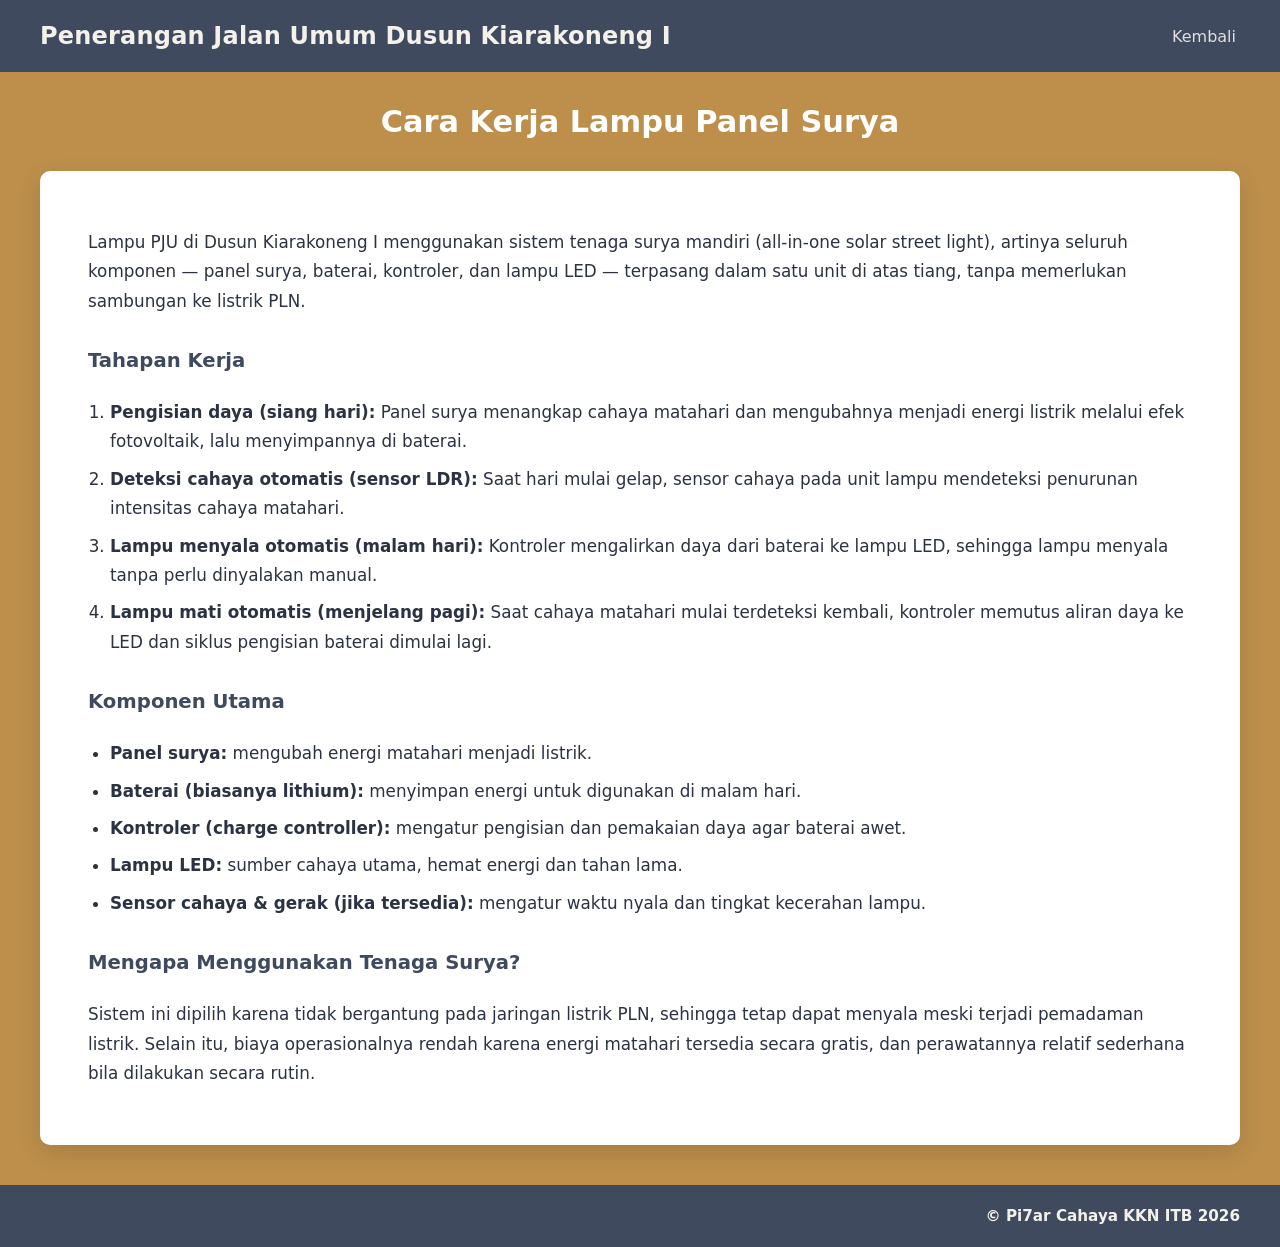
==== cara-kerja-panel-surya.html @ 0a3da026 "feat: add initial PJU website" ====
<!DOCTYPE html>
<html lang="id">
<head>
<meta charset="UTF-8">
<meta name="viewport" content="width=device-width, initial-scale=1.0">
<title>Cara Kerja Lampu Panel Surya - Penerangan Jalan Umum Dusun Kiarakoneng I</title>
<link rel="stylesheet" href="style.css">
</head>
<body>

<header class="site-header">
  <h1>Penerangan Jalan Umum Dusun Kiarakoneng I</h1>
  <nav>
    <a href="index.html">Kembali</a>
  </nav>
</header>

<main>
  <h2 class="page-title">Cara Kerja Lampu Panel Surya</h2>

  <div class="content-card">
    <p>
      Lampu PJU di Dusun Kiarakoneng I menggunakan sistem tenaga surya mandiri (all-in-one solar
      street light), artinya seluruh komponen — panel surya, baterai, kontroler, dan lampu LED —
      terpasang dalam satu unit di atas tiang, tanpa memerlukan sambungan ke listrik PLN.
    </p>

    <h3>Tahapan Kerja</h3>
    <ol>
      <li>
        <strong>Pengisian daya (siang hari):</strong> Panel surya menangkap cahaya matahari dan
        mengubahnya menjadi energi listrik melalui efek fotovoltaik, lalu menyimpannya di baterai.
      </li>
      <li>
        <strong>Deteksi cahaya otomatis (sensor LDR):</strong> Saat hari mulai gelap, sensor cahaya
        pada unit lampu mendeteksi penurunan intensitas cahaya matahari.
      </li>
      <li>
        <strong>Lampu menyala otomatis (malam hari):</strong> Kontroler mengalirkan daya dari baterai
        ke lampu LED, sehingga lampu menyala tanpa perlu dinyalakan manual.
      </li>
      <li>
        <strong>Lampu mati otomatis (menjelang pagi):</strong> Saat cahaya matahari mulai terdeteksi
        kembali, kontroler memutus aliran daya ke LED dan siklus pengisian baterai dimulai lagi.
      </li>
    </ol>

    <h3>Komponen Utama</h3>
    <ul>
      <li><strong>Panel surya:</strong> mengubah energi matahari menjadi listrik.</li>
      <li><strong>Baterai (biasanya lithium):</strong> menyimpan energi untuk digunakan di malam hari.</li>
      <li><strong>Kontroler (charge controller):</strong> mengatur pengisian dan pemakaian daya agar baterai awet.</li>
      <li><strong>Lampu LED:</strong> sumber cahaya utama, hemat energi dan tahan lama.</li>
      <li><strong>Sensor cahaya & gerak (jika tersedia):</strong> mengatur waktu nyala dan tingkat kecerahan lampu.</li>
    </ul>

    <h3>Mengapa Menggunakan Tenaga Surya?</h3>
    <p>
      Sistem ini dipilih karena tidak bergantung pada jaringan listrik PLN, sehingga tetap dapat
      menyala meski terjadi pemadaman listrik. Selain itu, biaya operasionalnya rendah karena energi
      matahari tersedia secara gratis, dan perawatannya relatif sederhana bila dilakukan secara rutin.
    </p>
  </div>
</main>

<footer class="site-footer">
  © Pi7ar Cahaya KKN ITB 2026
</footer>

</body>
</html>
---- style.css ----
:root {
  --navy: #3f4a5e;
  --navy-dark: #363f50;
  --gold: #bd8f4b;
  --gold-dark: #a97f42;
  --white: #ffffff;
  --text-light: #f4f1ea;
  --text-dark: #2b3242;
  --radius: 10px;
  --max-width: 1200px;
}

* {
  box-sizing: border-box;
}

html, body {
  margin: 0;
  padding: 0;
}

body {
  font-family: 'Poppins', 'Segoe UI', system-ui, -apple-system, sans-serif;
  background: var(--gold);
  color: var(--text-dark);
  min-height: 100vh;
  display: flex;
  flex-direction: column;
}

a {
  color: inherit;
  text-decoration: none;
}

/* Header */
.site-header {
  background: var(--navy);
  color: var(--text-light);
  padding: 22px 40px;
  display: flex;
  align-items: center;
  justify-content: space-between;
  flex-wrap: wrap;
  gap: 12px;
}

.site-header h1 {
  font-size: 1.5rem;
  font-weight: 700;
  margin: 0;
  letter-spacing: 0.2px;
}

.site-header nav a {
  font-size: 1rem;
  font-weight: 500;
  opacity: 0.9;
  transition: opacity 0.15s ease;
  padding: 6px 4px;
}

.site-header nav a:hover,
.site-header nav a:focus-visible {
  opacity: 1;
  text-decoration: underline;
}

/* Main */
main {
  flex: 1;
  padding: 32px 40px 40px;
  display: flex;
  flex-direction: column;
  justify-content: center;
}

.page-title {
  text-align: center;
  color: var(--white);
  font-size: 1.9rem;
  font-weight: 700;
  margin: 0 0 32px;
}

/* Content card */
.content-card {
  background: var(--white);
  max-width: var(--max-width);
  margin: 0 auto;
  border-radius: var(--radius);
  padding: 40px 48px;
  box-shadow: 0 8px 24px rgba(0, 0, 0, 0.12);
  line-height: 1.75;
  font-size: 1.05rem;
}

.content-card h2 {
  color: var(--navy);
  margin-top: 0;
}

.content-card h3 {
  color: var(--navy);
  margin-top: 28px;
}

.content-card ul,
.content-card ol {
  padding-left: 22px;
}

.content-card li {
  margin-bottom: 8px;
}

/* Home layout */
.home-layout {
  max-width: var(--max-width);
  margin: 0 auto;
  display: grid;
  grid-template-columns: 1fr 1.15fr;
  gap: 40px;
  align-items: center;
}

.map-box {
  background: #d9d9d9;
  border-radius: var(--radius);
  height: min(70vh, 560px);
  display: flex;
  align-items: center;
  justify-content: center;
  color: #555;
  font-weight: 600;
  overflow: hidden;
}

.map-box iframe {
  width: 100%;
  height: 100%;
  border: 0;
}

.menu-list {
  display: flex;
  flex-direction: column;
  gap: 10px;
}

.menu-list a {
  background: var(--navy);
  color: var(--text-light);
  text-align: center;
  font-weight: 600;
  font-size: 1.05rem;
  padding: 14px 24px;
  border-radius: var(--radius);
  transition: background 0.15s ease, transform 0.1s ease;
}

.menu-list a:hover,
.menu-list a:focus-visible {
  background: var(--navy-dark);
  transform: translateY(-1px);
}

/* Footer */
.site-footer {
  background: var(--navy);
  color: var(--text-light);
  padding: 22px 40px;
  text-align: right;
  font-weight: 700;
  font-size: 0.95rem;
}

/* Responsive */
/* Tablet & HP besar */
@media (max-width: 800px) {
  .site-header,
  main,
  .site-footer {
    padding-left: 20px;
    padding-right: 20px;
  }

  main {
    padding-top: 24px;
    padding-bottom: 24px;
  }

  .home-layout {
    grid-template-columns: 1fr;
    gap: 24px;
  }

  .map-box {
    height: min(45vh, 320px);
  }

  .content-card {
    padding: 28px 24px;
  }

  .site-header {
    padding: 18px 20px;
  }

  .site-header h1 {
    font-size: 1.2rem;
  }

  .page-title {
    font-size: 1.5rem;
  }

  .menu-list a {
    padding: 16px 20px;
    font-size: 1rem;
  }
}

/* HP kecil */
@media (max-width: 420px) {
  .site-header h1 {
    font-size: 1.05rem;
  }

  .site-header {
    flex-direction: column;
    align-items: flex-start;
  }

  .page-title {
    font-size: 1.3rem;
  }

  .map-box {
    height: 260px;
  }

  .content-card {
    padding: 22px 18px;
    font-size: 1rem;
  }

  .site-footer {
    text-align: center;
    font-size: 0.85rem;
  }
}
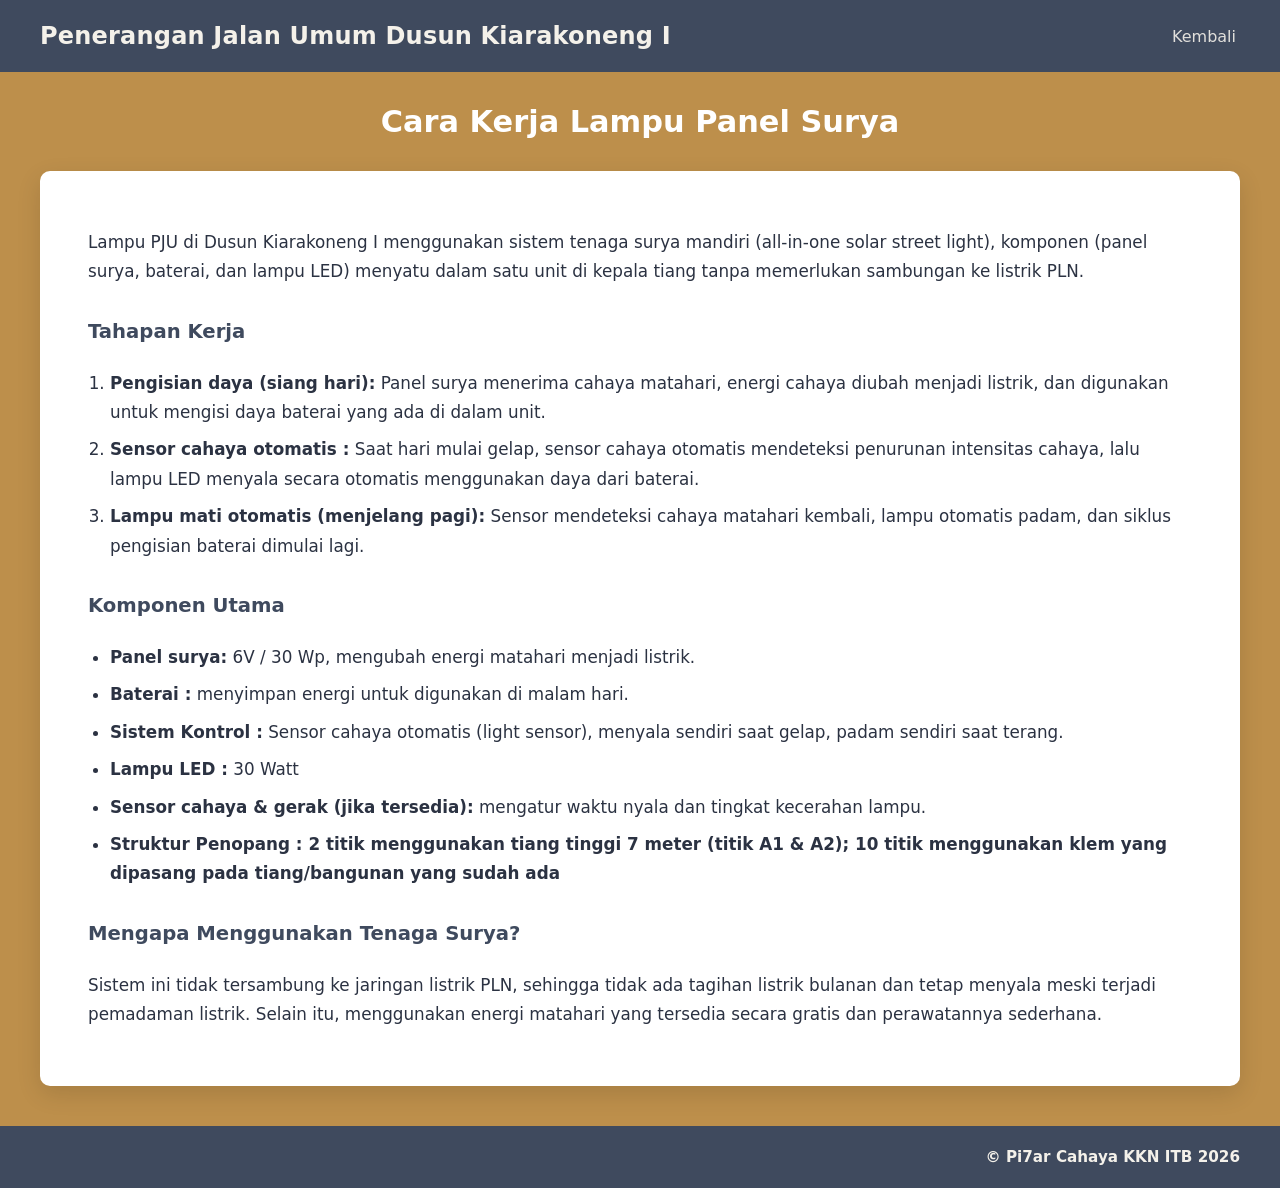
==== commit 673e8e87: "edit cara kerja panel surya" ====
--- a/cara-kerja-panel-surya.html
+++ b/cara-kerja-panel-surya.html
@@ -21,44 +21,37 @@
   <div class="content-card">
     <p>
       Lampu PJU di Dusun Kiarakoneng I menggunakan sistem tenaga surya mandiri (all-in-one solar
-      street light), artinya seluruh komponen — panel surya, baterai, kontroler, dan lampu LED —
-      terpasang dalam satu unit di atas tiang, tanpa memerlukan sambungan ke listrik PLN.
+      street light), komponen (panel surya, baterai, dan lampu LED) menyatu dalam satu unit di kepala tiang
+      tanpa memerlukan sambungan ke listrik PLN.
     </p>
 
     <h3>Tahapan Kerja</h3>
     <ol>
       <li>
-        <strong>Pengisian daya (siang hari):</strong> Panel surya menangkap cahaya matahari dan
-        mengubahnya menjadi energi listrik melalui efek fotovoltaik, lalu menyimpannya di baterai.
+        <strong>Pengisian daya (siang hari):</strong> Panel surya menerima cahaya matahari, energi cahaya diubah menjadi listrik, dan digunakan untuk mengisi daya baterai yang ada di dalam unit.
       </li>
       <li>
-        <strong>Deteksi cahaya otomatis (sensor LDR):</strong> Saat hari mulai gelap, sensor cahaya
-        pada unit lampu mendeteksi penurunan intensitas cahaya matahari.
+        <strong>Sensor cahaya otomatis :</strong> Saat hari mulai gelap, sensor cahaya otomatis mendeteksi penurunan intensitas cahaya, lalu lampu LED menyala secara otomatis menggunakan daya dari baterai.
       </li>
       <li>
-        <strong>Lampu menyala otomatis (malam hari):</strong> Kontroler mengalirkan daya dari baterai
-        ke lampu LED, sehingga lampu menyala tanpa perlu dinyalakan manual.
-      </li>
-      <li>
-        <strong>Lampu mati otomatis (menjelang pagi):</strong> Saat cahaya matahari mulai terdeteksi
-        kembali, kontroler memutus aliran daya ke LED dan siklus pengisian baterai dimulai lagi.
+        <strong>Lampu mati otomatis (menjelang pagi):</strong> Sensor mendeteksi cahaya matahari kembali, lampu otomatis padam, dan siklus pengisian baterai dimulai lagi.
       </li>
     </ol>
 
     <h3>Komponen Utama</h3>
     <ul>
-      <li><strong>Panel surya:</strong> mengubah energi matahari menjadi listrik.</li>
-      <li><strong>Baterai (biasanya lithium):</strong> menyimpan energi untuk digunakan di malam hari.</li>
-      <li><strong>Kontroler (charge controller):</strong> mengatur pengisian dan pemakaian daya agar baterai awet.</li>
-      <li><strong>Lampu LED:</strong> sumber cahaya utama, hemat energi dan tahan lama.</li>
+      <li><strong>Panel surya:</strong> 6V / 30 Wp, mengubah energi matahari menjadi listrik.</li>
+      <li><strong>Baterai :</strong> menyimpan energi untuk digunakan di malam hari.</li>
+      <li><strong>Sistem Kontrol :</strong> Sensor cahaya otomatis (light sensor), menyala sendiri saat gelap, padam sendiri saat terang.</li>
+      <li><strong>Lampu LED :</strong> 30 Watt </li>
       <li><strong>Sensor cahaya & gerak (jika tersedia):</strong> mengatur waktu nyala dan tingkat kecerahan lampu.</li>
+      <li><strong>Struktur Penopang : 2 titik menggunakan tiang tinggi 7 meter (titik A1 & A2); 10 titik menggunakan klem yang dipasang pada tiang/bangunan yang sudah ada</strong></li>
     </ul>
 
     <h3>Mengapa Menggunakan Tenaga Surya?</h3>
     <p>
-      Sistem ini dipilih karena tidak bergantung pada jaringan listrik PLN, sehingga tetap dapat
-      menyala meski terjadi pemadaman listrik. Selain itu, biaya operasionalnya rendah karena energi
-      matahari tersedia secara gratis, dan perawatannya relatif sederhana bila dilakukan secara rutin.
+      Sistem ini tidak tersambung ke jaringan listrik PLN, sehingga tidak ada tagihan listrik bulanan dan tetap
+      menyala meski terjadi pemadaman listrik. Selain itu, menggunakan energi matahari yang tersedia secara gratis dan perawatannya sederhana.
     </p>
   </div>
 </main>
@@ -68,4 +61,4 @@
 </footer>
 
 </body>
-</html>
+</html>
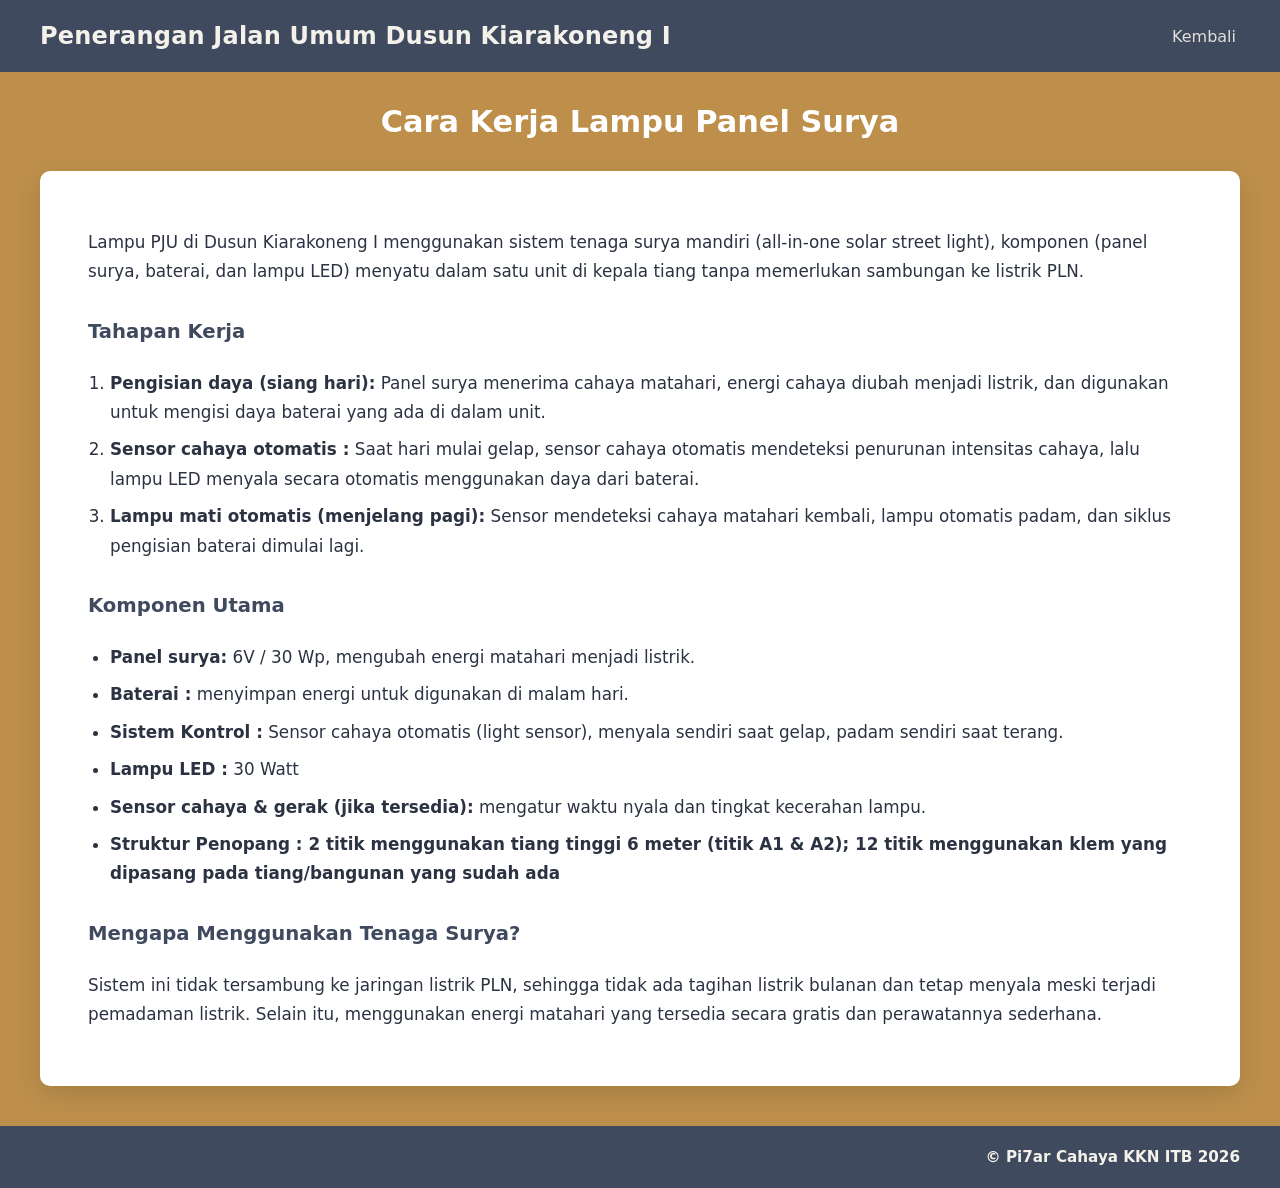
==== commit 95024aa0: "edit cara kerja page" ====
--- a/cara-kerja-panel-surya.html
+++ b/cara-kerja-panel-surya.html
@@ -45,7 +45,7 @@
       <li><strong>Sistem Kontrol :</strong> Sensor cahaya otomatis (light sensor), menyala sendiri saat gelap, padam sendiri saat terang.</li>
       <li><strong>Lampu LED :</strong> 30 Watt </li>
       <li><strong>Sensor cahaya & gerak (jika tersedia):</strong> mengatur waktu nyala dan tingkat kecerahan lampu.</li>
-      <li><strong>Struktur Penopang : 2 titik menggunakan tiang tinggi 7 meter (titik A1 & A2); 10 titik menggunakan klem yang dipasang pada tiang/bangunan yang sudah ada</strong></li>
+      <li><strong>Struktur Penopang : 2 titik menggunakan tiang tinggi 6 meter (titik A1 & A2); 12 titik menggunakan klem yang dipasang pada tiang/bangunan yang sudah ada</strong></li>
     </ul>
 
     <h3>Mengapa Menggunakan Tenaga Surya?</h3>
--- a/style.css
+++ b/style.css
@@ -17,6 +17,8 @@
 html, body {
   margin: 0;
   padding: 0;
+  overflow-x: hidden;
+  max-width: 100%;
 }
 
 body {
@@ -128,12 +130,15 @@
   background: #d9d9d9;
   border-radius: var(--radius);
   height: min(70vh, 560px);
+  width: 100%;
+  max-width: 100%;
   display: flex;
   align-items: center;
   justify-content: center;
   color: #555;
   font-weight: 600;
   overflow: hidden;
+  position: relative;
 }
 
 .map-box iframe {
@@ -175,6 +180,58 @@
   font-size: 0.95rem;
 }
 
+/* Daftar titik PJU */
+.point-list {
+  display: grid;
+  grid-template-columns: repeat(auto-fill, minmax(220px, 1fr));
+  gap: 12px;
+  margin-top: 16px;
+}
+
+.point-card {
+  background: #f4f1ea;
+  border: 1px solid rgba(63, 74, 94, 0.15);
+  border-radius: var(--radius);
+  padding: 14px 16px;
+  display: flex;
+  flex-direction: column;
+  gap: 8px;
+}
+
+.point-card-info {
+  display: flex;
+  flex-direction: column;
+  gap: 2px;
+}
+
+.point-card-id {
+  font-weight: 700;
+  color: var(--navy);
+  font-size: 1.02rem;
+}
+
+.point-card-coord {
+  font-size: 0.85rem;
+  color: #555;
+}
+
+.point-card-link {
+  align-self: flex-start;
+  background: var(--gold);
+  color: var(--navy-dark);
+  font-weight: 600;
+  font-size: 0.85rem;
+  padding: 6px 12px;
+  border-radius: 6px;
+  transition: background 0.15s ease;
+}
+
+.point-card-link:hover,
+.point-card-link:focus-visible {
+  background: var(--gold-dark);
+  color: var(--white);
+}
+
 /* Responsive */
 /* Tablet & HP besar */
 @media (max-width: 800px) {
@@ -205,6 +262,9 @@
 
   .site-header {
     padding: 18px 20px;
+    flex-direction: column;
+    align-items: center;
+    text-align: center;
   }
 
   .site-header h1 {
